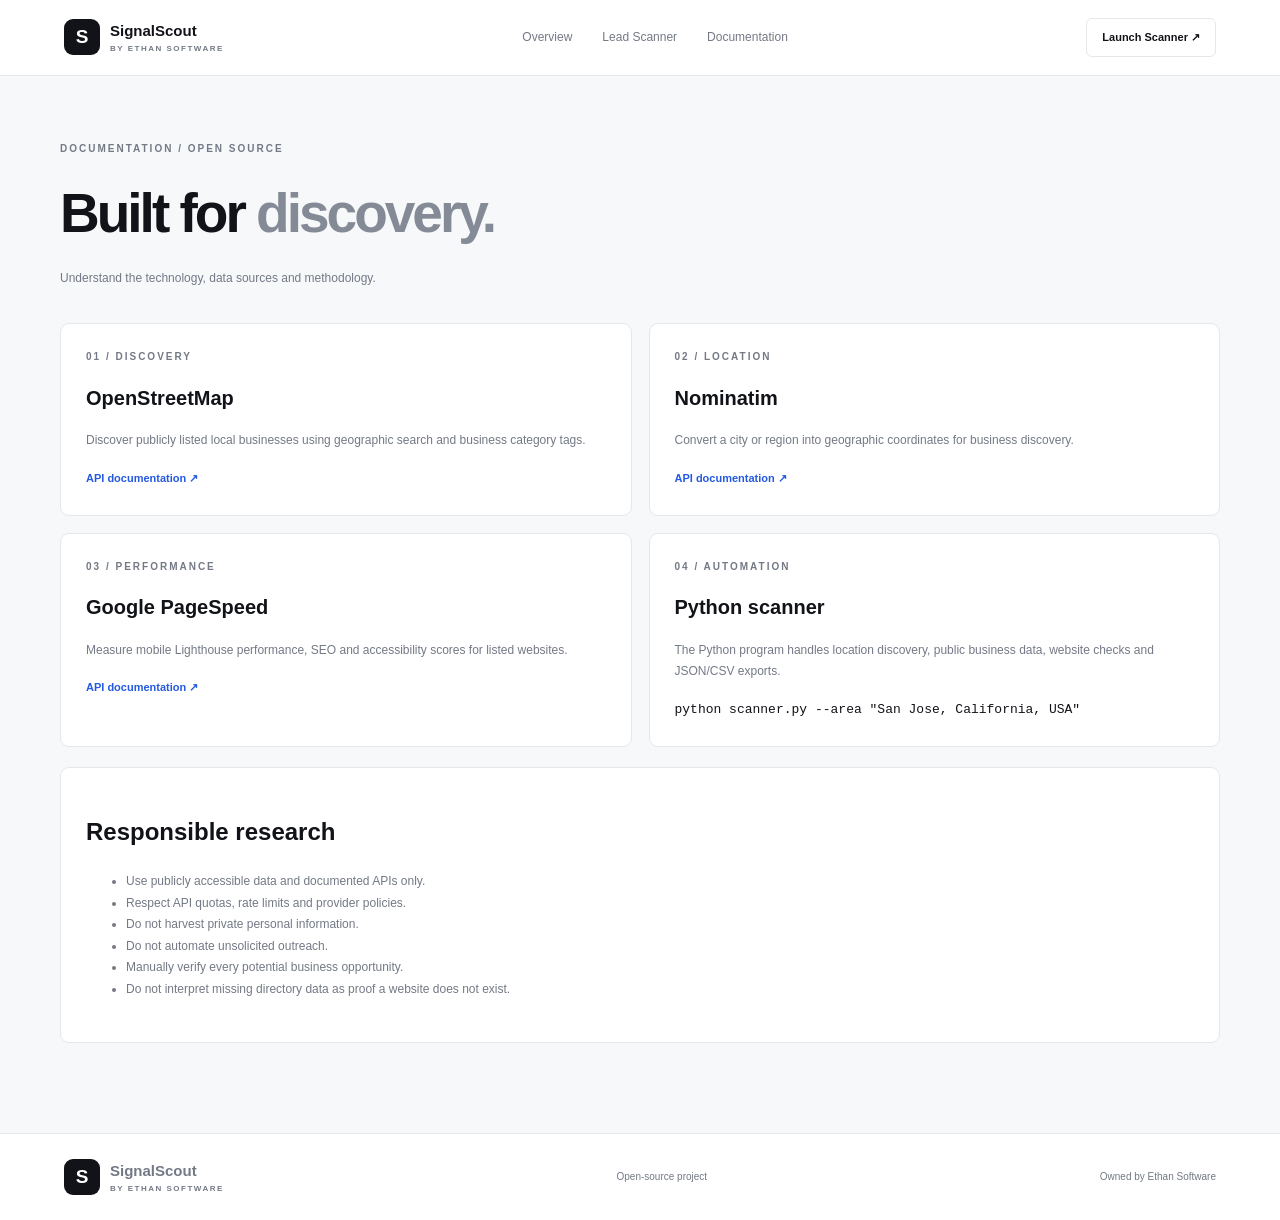
==== guide.html @ e547ba05 "Add files via upload" ====
<!DOCTYPE html>
<html lang="en">
<head>
<meta charset="UTF-8">
<meta name="viewport" content="width=device-width, initial-scale=1">
<meta name="description" content="Learn how SignalScout discovers businesses and evaluates public website performance data.">
<title>Documentation — SignalScout</title>
<link rel="stylesheet" href="style.css">
</head>
<body>

<header class="navbar">
    <a class="logo" href="index.html">
        <span class="logo-icon">S</span>
        <span>SignalScout<small>BY ETHAN SOFTWARE</small></span>
    </a>
    <nav>
        <a href="index.html">Overview</a>
        <a href="scanner.html">Lead Scanner</a>
        <a href="guide.html">Documentation</a>
    </nav>
    <a class="nav-button" href="scanner.html">Launch Scanner ↗</a>
</header>

<main class="workspace">
    <div class="section-label">DOCUMENTATION / OPEN SOURCE</div>
    <h1>Built for <span>discovery.</span></h1>
    <p class="muted">Understand the technology, data sources and methodology.</p>

    <div class="docs-grid">
        <article class="panel">
            <div class="section-label">01 / DISCOVERY</div>
            <h2>OpenStreetMap</h2>
            <p>Discover publicly listed local businesses using geographic search and business category tags.</p>
            <a href="https://wiki.openstreetmap.org/wiki/Overpass_API" target="_blank" rel="noopener noreferrer">API documentation ↗</a>
        </article>

        <article class="panel">
            <div class="section-label">02 / LOCATION</div>
            <h2>Nominatim</h2>
            <p>Convert a city or region into geographic coordinates for business discovery.</p>
            <a href="https://nominatim.org/release-docs/latest/api/Search/" target="_blank" rel="noopener noreferrer">API documentation ↗</a>
        </article>

        <article class="panel">
            <div class="section-label">03 / PERFORMANCE</div>
            <h2>Google PageSpeed</h2>
            <p>Measure mobile Lighthouse performance, SEO and accessibility scores for listed websites.</p>
            <a href="https://developers.google.com/speed/docs/insights/v5/get-started" target="_blank" rel="noopener noreferrer">API documentation ↗</a>
        </article>

        <article class="panel">
            <div class="section-label">04 / AUTOMATION</div>
            <h2>Python scanner</h2>
            <p>The Python program handles location discovery, public business data, website checks and JSON/CSV exports.</p>
            <code>python scanner.py --area "San Jose, California, USA"</code>
        </article>
    </div>

    <section class="panel responsible">
        <h2>Responsible research</h2>
        <ul>
            <li>Use publicly accessible data and documented APIs only.</li>
            <li>Respect API quotas, rate limits and provider policies.</li>
            <li>Do not harvest private personal information.</li>
            <li>Do not automate unsolicited outreach.</li>
            <li>Manually verify every potential business opportunity.</li>
            <li>Do not interpret missing directory data as proof a website does not exist.</li>
        </ul>
    </section>
</main>

<footer>
    <a class="logo" href="index.html">
        <span class="logo-icon">S</span>
        <span>SignalScout<small>BY ETHAN SOFTWARE</small></span>
    </a>
    <span>Open-source project</span>
    <span>Owned by Ethan Software</span>
</footer>
</body>
</html>
---- style.css ----
:root {
    --background: #f7f8fa;
    --white: #ffffff;
    --black: #111318;
    --gray: #737985;
    --border: #e5e7eb;
    --blue: #2459e0;
}

* {
    box-sizing: border-box;
}

html {
    scroll-behavior: smooth;
}

body {
    margin: 0;
    background: var(--background);
    color: var(--black);
    font-family: Inter, Arial, sans-serif;
    line-height: 1.6;
}

a {
    text-decoration: none;
    color: inherit;
}

.navbar {
    height: 76px;
    padding: 0 5%;
    background: white;
    border-bottom: 1px solid var(--border);
    display: flex;
    justify-content: space-between;
    align-items: center;
    position: sticky;
    top: 0;
    z-index: 10;
}

.logo {
    display: flex;
    align-items: center;
    gap: 10px;
    font-weight: 800;
    font-size: 15px;
}

.logo small {
    display: block;
    color: var(--gray);
    font-size: 8px;
    letter-spacing: 1.5px;
}

.logo-icon {
    background: var(--black);
    color: white;
    height: 36px;
    width: 36px;
    border-radius: 9px;
    display: grid;
    place-items: center;
    font-size: 19px;
}

nav {
    display: flex;
    gap: 30px;
    font-size: 12px;
    color: var(--gray);
}

nav a:hover {
    color: var(--blue);
}

.nav-button {
    border: 1px solid var(--border);
    padding: 10px 15px;
    border-radius: 6px;
    font-size: 11px;
    font-weight: bold;
}

.hero {
    max-width: 1150px;
    margin: auto;
    padding: 110px 20px 90px;
}

.eyebrow, .section-label {
    font-size: 10px;
    font-weight: 800;
    letter-spacing: 2px;
    color: var(--gray);
}

.hero h1 {
    font-size: clamp(48px, 7vw, 78px);
    letter-spacing: -4px;
    line-height: 1.05;
    margin: 25px 0;
}

.hero h1 span, h1 span {
    color: #858b96;
}

.hero > p {
    color: var(--gray);
    max-width: 550px;
    font-size: 15px;
}

.hero-buttons {
    display: flex;
    gap: 12px;
    margin-top: 30px;
    flex-wrap: wrap;
}

.button {
    display: inline-flex;
    align-items: center;
    justify-content: center;
    padding: 13px 19px;
    border-radius: 6px;
    font-size: 12px;
    font-weight: 700;
    cursor: pointer;
    border: 1px solid var(--border);
}

.black {
    background: var(--black);
    color: white;
    border-color: var(--black);
}

.black:hover {
    background: var(--blue);
    border-color: var(--blue);
}

.white {
    background: white;
    color: var(--black);
}

.hero-visual {
    margin-top: 65px;
    background: #eef0f5;
    padding: 45px;
    border-radius: 12px;
}

.dashboard-preview {
    max-width: 750px;
    margin: auto;
    padding: 25px;
    border: 1px solid var(--border);
    background: white;
    border-radius: 10px;
    box-shadow: 0 20px 60px #00000009;
}

.preview-header {
    display: flex;
    justify-content: space-between;
    font-size: 9px;
    font-weight: bold;
    letter-spacing: 1px;
}

.online {
    color: #16845b;
}

.preview-grid {
    display: grid;
    grid-template-columns: repeat(3, 1fr);
    gap: 15px;
    margin-top: 35px;
}

.preview-grid div {
    padding: 17px;
    background: #f6f7f9;
    border-radius: 6px;
}

.preview-grid small {
    display: block;
    color: var(--gray);
    font-size: 8px;
}

.preview-grid strong {
    font-size: 28px;
}

.preview-chart {
    display: flex;
    align-items: end;
    gap: 12px;
    height: 100px;
    margin-top: 30px;
}

.preview-chart div {
    flex: 1;
    background: #16181d;
    border-radius: 4px 4px 0 0;
}

.preview-footer {
    margin-top: 10px;
    font-size: 9px;
    color: var(--gray);
}

.section {
    background: white;
    padding: 90px 5%;
}

.section > h2, .cta h2 {
    font-size: 42px;
    letter-spacing: -2px;
    line-height: 1.15;
}

.cards {
    display: grid;
    grid-template-columns: repeat(3, 1fr);
    gap: 18px;
    max-width: 1150px;
    margin: 35px auto 0;
}

.card, .panel {
    background: white;
    border: 1px solid var(--border);
    border-radius: 9px;
    padding: 25px;
}

.card-icon {
    font-size: 25px;
}

.card h3 {
    margin-bottom: 5px;
}

.card p, .muted {
    color: var(--gray);
    font-size: 12px;
}

.cta {
    max-width: 1150px;
    margin: auto;
    padding: 85px 20px;
    display: flex;
    justify-content: space-between;
    align-items: center;
    gap: 25px;
}

footer {
    padding: 25px 5%;
    background: white;
    border-top: 1px solid var(--border);
    display: flex;
    align-items: center;
    justify-content: space-between;
    gap: 15px;
    color: var(--gray);
    font-size: 10px;
}

.workspace {
    max-width: 1200px;
    margin: auto;
    padding: 65px 20px 90px;
    min-height: 80vh;
}

.workspace h1 {
    font-size: 55px;
    letter-spacing: -3px;
    margin: 12px 0;
}

.scanner-layout {
    display: grid;
    grid-template-columns: 330px 1fr;
    gap: 20px;
    margin-top: 35px;
}

.panel h3 {
    margin-top: 0;
}

.panel label {
    display: block;
    font-size: 11px;
    font-weight: bold;
    margin: 17px 0 7px;
}

input, select {
    width: 100%;
    height: 42px;
    padding: 0 10px;
    border: 1px solid var(--border);
    border-radius: 5px;
    background: white;
    font-size: 12px;
}

.full {
    width: 100%;
    margin-top: 25px;
}

.small {
    font-size: 10px;
}

.notice {
    padding: 12px;
    background: #f4f6fa;
    font-size: 10px;
    color: var(--gray);
    margin-top: 18px;
    border-radius: 5px;
}

.results-header {
    display: flex;
    justify-content: space-between;
    align-items: center;
}

.metrics {
    display: grid;
    grid-template-columns: repeat(3, 1fr);
    padding: 20px 0;
    border-bottom: 1px solid var(--border);
}

.metrics strong, .metrics small {
    display: block;
}

.metrics strong {
    font-size: 27px;
}

.metrics small {
    font-size: 10px;
    color: var(--gray);
}

.table-container {
    overflow-x: auto;
    margin: 15px 0;
}

table {
    width: 100%;
    min-width: 450px;
    border-collapse: collapse;
    text-align: left;
}

td, th {
    border-bottom: 1px solid var(--border);
    padding: 14px 9px;
    font-size: 10px;
}

th {
    color: var(--gray);
    font-size: 8px;
}

.docs-grid {
    display: grid;
    grid-template-columns: repeat(2, 1fr);
    gap: 17px;
    margin-top: 35px;
}

.docs-grid h2 {
    font-size: 20px;
}

.docs-grid p, .responsible li {
    color: var(--gray);
    font-size: 12px;
    line-height: 1.8;
}

.docs-grid a {
    font-size: 11px;
    color: var(--blue);
    font-weight: bold;
}

.responsible {
    margin-top: 20px;
}

@media(max-width: 750px) {
    .navbar {
        height: auto;
        padding: 15px 5%;
        flex-wrap: wrap;
        gap: 15px;
    }

    nav {
        order: 3;
        width: 100%;
        justify-content: space-between;
        gap: 8px;
        font-size: 10px;
    }

    .hero h1 {
        font-size: 53px;
    }

    .cards, .docs-grid, .scanner-layout {
        grid-template-columns: 1fr;
    }

    .hero-visual {
        padding: 15px;
    }

    .cta {
        flex-direction: column;
        align-items: flex-start;
    }

    footer {
        flex-direction: column;
        align-items: flex-start;
    }
}
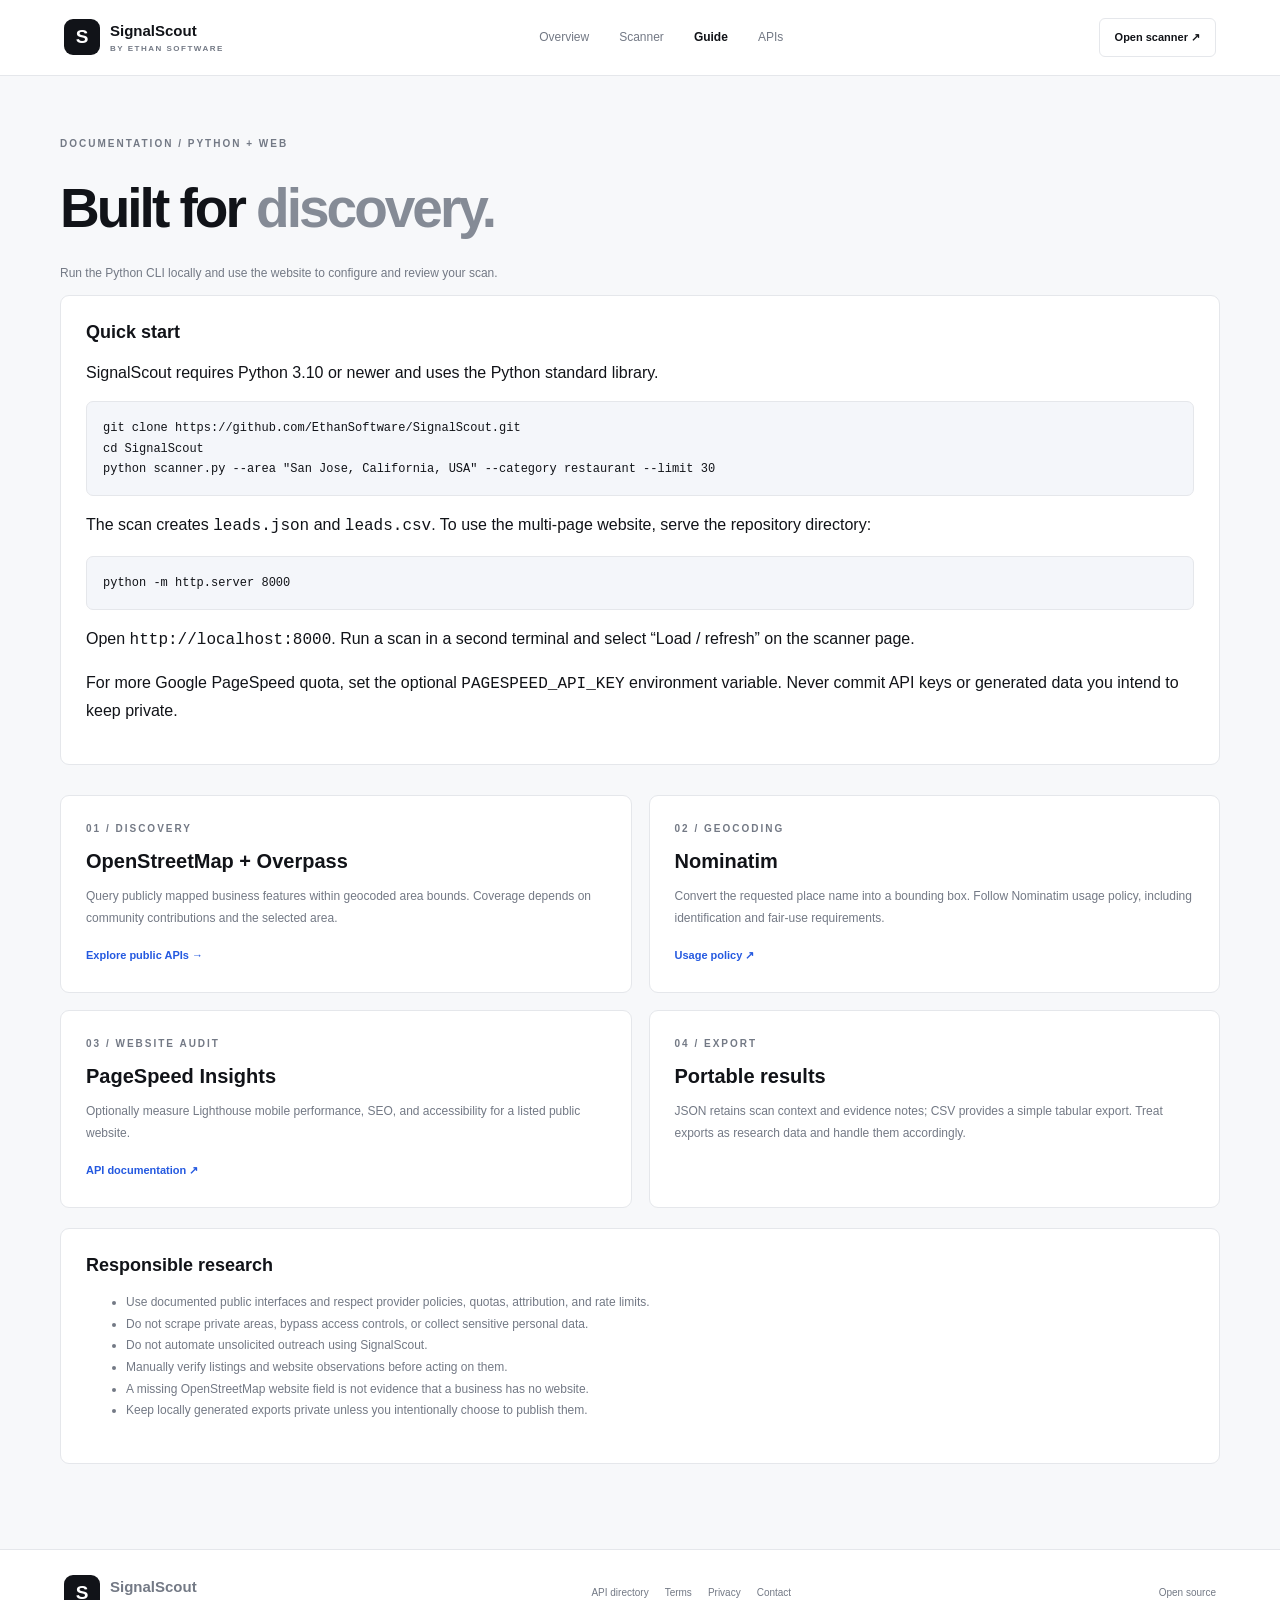
==== commit 6728fc11: "Expand SignalScout with Python/web docs, public API directory, SEO, legal pages, and crawler files" ====
--- a/guide.html
+++ b/guide.html
@@ -1,83 +1,10 @@
-
 <!DOCTYPE html>
-<html lang="en">
-<head>
-<meta charset="UTF-8">
-<meta name="viewport" content="width=device-width, initial-scale=1">
-<meta name="description" content="Learn how SignalScout discovers businesses and evaluates public website performance data.">
-<title>Documentation — SignalScout</title>
-<link rel="stylesheet" href="style.css">
-</head>
-<body>
-
-<header class="navbar">
-    <a class="logo" href="index.html">
-        <span class="logo-icon">S</span>
-        <span>SignalScout<small>BY ETHAN SOFTWARE</small></span>
-    </a>
-    <nav>
-        <a href="index.html">Overview</a>
-        <a href="scanner.html">Lead Scanner</a>
-        <a href="guide.html">Documentation</a>
-    </nav>
-    <a class="nav-button" href="scanner.html">Launch Scanner ↗</a>
-</header>
-
-<main class="workspace">
-    <div class="section-label">DOCUMENTATION / OPEN SOURCE</div>
-    <h1>Built for <span>discovery.</span></h1>
-    <p class="muted">Understand the technology, data sources and methodology.</p>
-
-    <div class="docs-grid">
-        <article class="panel">
-            <div class="section-label">01 / DISCOVERY</div>
-            <h2>OpenStreetMap</h2>
-            <p>Discover publicly listed local businesses using geographic search and business category tags.</p>
-            <a href="https://wiki.openstreetmap.org/wiki/Overpass_API" target="_blank" rel="noopener noreferrer">API documentation ↗</a>
-        </article>
-
-        <article class="panel">
-            <div class="section-label">02 / LOCATION</div>
-            <h2>Nominatim</h2>
-            <p>Convert a city or region into geographic coordinates for business discovery.</p>
-            <a href="https://nominatim.org/release-docs/latest/api/Search/" target="_blank" rel="noopener noreferrer">API documentation ↗</a>
-        </article>
-
-        <article class="panel">
-            <div class="section-label">03 / PERFORMANCE</div>
-            <h2>Google PageSpeed</h2>
-            <p>Measure mobile Lighthouse performance, SEO and accessibility scores for listed websites.</p>
-            <a href="https://developers.google.com/speed/docs/insights/v5/get-started" target="_blank" rel="noopener noreferrer">API documentation ↗</a>
-        </article>
-
-        <article class="panel">
-            <div class="section-label">04 / AUTOMATION</div>
-            <h2>Python scanner</h2>
-            <p>The Python program handles location discovery, public business data, website checks and JSON/CSV exports.</p>
-            <code>python scanner.py --area "San Jose, California, USA"</code>
-        </article>
-    </div>
-
-    <section class="panel responsible">
-        <h2>Responsible research</h2>
-        <ul>
-            <li>Use publicly accessible data and documented APIs only.</li>
-            <li>Respect API quotas, rate limits and provider policies.</li>
-            <li>Do not harvest private personal information.</li>
-            <li>Do not automate unsolicited outreach.</li>
-            <li>Manually verify every potential business opportunity.</li>
-            <li>Do not interpret missing directory data as proof a website does not exist.</li>
-        </ul>
-    </section>
-</main>
-
-<footer>
-    <a class="logo" href="index.html">
-        <span class="logo-icon">S</span>
-        <span>SignalScout<small>BY ETHAN SOFTWARE</small></span>
-    </a>
-    <span>Open-source project</span>
-    <span>Owned by Ethan Software</span>
-</footer>
-</body>
-</html>
+<html lang="en"><head><meta charset="UTF-8"><meta name="viewport" content="width=device-width, initial-scale=1"><meta name="description" content="Install and run the open-source SignalScout Python scanner, use the browser dashboard, understand its methodology, and work responsibly with public business data."><meta name="robots" content="index,follow"><link rel="canonical" href="https://signalscout.wasner.app/guide.html"><title>Python Setup & Documentation | SignalScout</title><link rel="stylesheet" href="style.css"></head>
+<body><header class="navbar"><a class="logo" href="index.html"><span class="logo-icon">S</span><span>SignalScout<small>BY ETHAN SOFTWARE</small></span></a><nav aria-label="Main navigation"><a href="index.html">Overview</a><a href="scanner.html">Scanner</a><a href="guide.html" aria-current="page">Guide</a><a href="api.html">APIs</a></nav><a class="nav-button" href="scanner.html">Open scanner ↗</a></header>
+<main class="workspace"><div class="section-label">DOCUMENTATION / PYTHON + WEB</div><h1>Built for <span>discovery.</span></h1><p class="muted">Run the Python CLI locally and use the website to configure and review your scan.</p>
+<section class="panel"><h2>Quick start</h2><p>SignalScout requires Python 3.10 or newer and uses the Python standard library.</p><pre><code>git clone https://github.com/EthanSoftware/SignalScout.git
+cd SignalScout
+python scanner.py --area "San Jose, California, USA" --category restaurant --limit 30</code></pre><p>The scan creates <code>leads.json</code> and <code>leads.csv</code>. To use the multi-page website, serve the repository directory:</p><pre><code>python -m http.server 8000</code></pre><p>Open <code>http://localhost:8000</code>. Run a scan in a second terminal and select “Load / refresh” on the scanner page.</p><p>For more Google PageSpeed quota, set the optional <code>PAGESPEED_API_KEY</code> environment variable. Never commit API keys or generated data you intend to keep private.</p></section>
+<div class="docs-grid"><article class="panel"><div class="section-label">01 / DISCOVERY</div><h2>OpenStreetMap + Overpass</h2><p>Query publicly mapped business features within geocoded area bounds. Coverage depends on community contributions and the selected area.</p><a href="api.html">Explore public APIs →</a></article><article class="panel"><div class="section-label">02 / GEOCODING</div><h2>Nominatim</h2><p>Convert the requested place name into a bounding box. Follow Nominatim usage policy, including identification and fair-use requirements.</p><a href="https://operations.osmfoundation.org/policies/nominatim/" rel="noopener noreferrer">Usage policy ↗</a></article><article class="panel"><div class="section-label">03 / WEBSITE AUDIT</div><h2>PageSpeed Insights</h2><p>Optionally measure Lighthouse mobile performance, SEO, and accessibility for a listed public website.</p><a href="https://developers.google.com/speed/docs/insights/v5/get-started" rel="noopener noreferrer">API documentation ↗</a></article><article class="panel"><div class="section-label">04 / EXPORT</div><h2>Portable results</h2><p>JSON retains scan context and evidence notes; CSV provides a simple tabular export. Treat exports as research data and handle them accordingly.</p></article></div>
+<section class="panel responsible"><h2>Responsible research</h2><ul><li>Use documented public interfaces and respect provider policies, quotas, attribution, and rate limits.</li><li>Do not scrape private areas, bypass access controls, or collect sensitive personal data.</li><li>Do not automate unsolicited outreach using SignalScout.</li><li>Manually verify listings and website observations before acting on them.</li><li>A missing OpenStreetMap website field is not evidence that a business has no website.</li><li>Keep locally generated exports private unless you intentionally choose to publish them.</li></ul></section></main>
+<footer><a class="logo" href="index.html"><span class="logo-icon">S</span><span>SignalScout<small>BY ETHAN SOFTWARE</small></span></a><div class="footer-links"><a href="api.html">API directory</a><a href="terms.html">Terms</a><a href="privacy.html">Privacy</a><a href="mailto:ethansoftware@outlook.com">Contact</a></div><span><a href="https://github.com/EthanSoftware/SignalScout">Open source</a></span></footer></body></html>
--- a/style.css
+++ b/style.css
@@ -1,460 +1,5 @@
-
-:root {
-    --background: #f7f8fa;
-    --white: #ffffff;
-    --black: #111318;
-    --gray: #737985;
-    --border: #e5e7eb;
-    --blue: #2459e0;
-}
-
-* {
-    box-sizing: border-box;
-}
-
-html {
-    scroll-behavior: smooth;
-}
-
-body {
-    margin: 0;
-    background: var(--background);
-    color: var(--black);
-    font-family: Inter, Arial, sans-serif;
-    line-height: 1.6;
-}
-
-a {
-    text-decoration: none;
-    color: inherit;
-}
-
-.navbar {
-    height: 76px;
-    padding: 0 5%;
-    background: white;
-    border-bottom: 1px solid var(--border);
-    display: flex;
-    justify-content: space-between;
-    align-items: center;
-    position: sticky;
-    top: 0;
-    z-index: 10;
-}
-
-.logo {
-    display: flex;
-    align-items: center;
-    gap: 10px;
-    font-weight: 800;
-    font-size: 15px;
-}
-
-.logo small {
-    display: block;
-    color: var(--gray);
-    font-size: 8px;
-    letter-spacing: 1.5px;
-}
-
-.logo-icon {
-    background: var(--black);
-    color: white;
-    height: 36px;
-    width: 36px;
-    border-radius: 9px;
-    display: grid;
-    place-items: center;
-    font-size: 19px;
-}
-
-nav {
-    display: flex;
-    gap: 30px;
-    font-size: 12px;
-    color: var(--gray);
-}
-
-nav a:hover {
-    color: var(--blue);
-}
-
-.nav-button {
-    border: 1px solid var(--border);
-    padding: 10px 15px;
-    border-radius: 6px;
-    font-size: 11px;
-    font-weight: bold;
-}
-
-.hero {
-    max-width: 1150px;
-    margin: auto;
-    padding: 110px 20px 90px;
-}
-
-.eyebrow, .section-label {
-    font-size: 10px;
-    font-weight: 800;
-    letter-spacing: 2px;
-    color: var(--gray);
-}
-
-.hero h1 {
-    font-size: clamp(48px, 7vw, 78px);
-    letter-spacing: -4px;
-    line-height: 1.05;
-    margin: 25px 0;
-}
-
-.hero h1 span, h1 span {
-    color: #858b96;
-}
-
-.hero > p {
-    color: var(--gray);
-    max-width: 550px;
-    font-size: 15px;
-}
-
-.hero-buttons {
-    display: flex;
-    gap: 12px;
-    margin-top: 30px;
-    flex-wrap: wrap;
-}
-
-.button {
-    display: inline-flex;
-    align-items: center;
-    justify-content: center;
-    padding: 13px 19px;
-    border-radius: 6px;
-    font-size: 12px;
-    font-weight: 700;
-    cursor: pointer;
-    border: 1px solid var(--border);
-}
-
-.black {
-    background: var(--black);
-    color: white;
-    border-color: var(--black);
-}
-
-.black:hover {
-    background: var(--blue);
-    border-color: var(--blue);
-}
-
-.white {
-    background: white;
-    color: var(--black);
-}
-
-.hero-visual {
-    margin-top: 65px;
-    background: #eef0f5;
-    padding: 45px;
-    border-radius: 12px;
-}
-
-.dashboard-preview {
-    max-width: 750px;
-    margin: auto;
-    padding: 25px;
-    border: 1px solid var(--border);
-    background: white;
-    border-radius: 10px;
-    box-shadow: 0 20px 60px #00000009;
-}
-
-.preview-header {
-    display: flex;
-    justify-content: space-between;
-    font-size: 9px;
-    font-weight: bold;
-    letter-spacing: 1px;
-}
-
-.online {
-    color: #16845b;
-}
-
-.preview-grid {
-    display: grid;
-    grid-template-columns: repeat(3, 1fr);
-    gap: 15px;
-    margin-top: 35px;
-}
-
-.preview-grid div {
-    padding: 17px;
-    background: #f6f7f9;
-    border-radius: 6px;
-}
-
-.preview-grid small {
-    display: block;
-    color: var(--gray);
-    font-size: 8px;
-}
-
-.preview-grid strong {
-    font-size: 28px;
-}
-
-.preview-chart {
-    display: flex;
-    align-items: end;
-    gap: 12px;
-    height: 100px;
-    margin-top: 30px;
-}
-
-.preview-chart div {
-    flex: 1;
-    background: #16181d;
-    border-radius: 4px 4px 0 0;
-}
-
-.preview-footer {
-    margin-top: 10px;
-    font-size: 9px;
-    color: var(--gray);
-}
-
-.section {
-    background: white;
-    padding: 90px 5%;
-}
-
-.section > h2, .cta h2 {
-    font-size: 42px;
-    letter-spacing: -2px;
-    line-height: 1.15;
-}
-
-.cards {
-    display: grid;
-    grid-template-columns: repeat(3, 1fr);
-    gap: 18px;
-    max-width: 1150px;
-    margin: 35px auto 0;
-}
-
-.card, .panel {
-    background: white;
-    border: 1px solid var(--border);
-    border-radius: 9px;
-    padding: 25px;
-}
-
-.card-icon {
-    font-size: 25px;
-}
-
-.card h3 {
-    margin-bottom: 5px;
-}
-
-.card p, .muted {
-    color: var(--gray);
-    font-size: 12px;
-}
-
-.cta {
-    max-width: 1150px;
-    margin: auto;
-    padding: 85px 20px;
-    display: flex;
-    justify-content: space-between;
-    align-items: center;
-    gap: 25px;
-}
-
-footer {
-    padding: 25px 5%;
-    background: white;
-    border-top: 1px solid var(--border);
-    display: flex;
-    align-items: center;
-    justify-content: space-between;
-    gap: 15px;
-    color: var(--gray);
-    font-size: 10px;
-}
-
-.workspace {
-    max-width: 1200px;
-    margin: auto;
-    padding: 65px 20px 90px;
-    min-height: 80vh;
-}
-
-.workspace h1 {
-    font-size: 55px;
-    letter-spacing: -3px;
-    margin: 12px 0;
-}
-
-.scanner-layout {
-    display: grid;
-    grid-template-columns: 330px 1fr;
-    gap: 20px;
-    margin-top: 35px;
-}
-
-.panel h3 {
-    margin-top: 0;
-}
-
-.panel label {
-    display: block;
-    font-size: 11px;
-    font-weight: bold;
-    margin: 17px 0 7px;
-}
-
-input, select {
-    width: 100%;
-    height: 42px;
-    padding: 0 10px;
-    border: 1px solid var(--border);
-    border-radius: 5px;
-    background: white;
-    font-size: 12px;
-}
-
-.full {
-    width: 100%;
-    margin-top: 25px;
-}
-
-.small {
-    font-size: 10px;
-}
-
-.notice {
-    padding: 12px;
-    background: #f4f6fa;
-    font-size: 10px;
-    color: var(--gray);
-    margin-top: 18px;
-    border-radius: 5px;
-}
-
-.results-header {
-    display: flex;
-    justify-content: space-between;
-    align-items: center;
-}
-
-.metrics {
-    display: grid;
-    grid-template-columns: repeat(3, 1fr);
-    padding: 20px 0;
-    border-bottom: 1px solid var(--border);
-}
-
-.metrics strong, .metrics small {
-    display: block;
-}
-
-.metrics strong {
-    font-size: 27px;
-}
-
-.metrics small {
-    font-size: 10px;
-    color: var(--gray);
-}
-
-.table-container {
-    overflow-x: auto;
-    margin: 15px 0;
-}
-
-table {
-    width: 100%;
-    min-width: 450px;
-    border-collapse: collapse;
-    text-align: left;
-}
-
-td, th {
-    border-bottom: 1px solid var(--border);
-    padding: 14px 9px;
-    font-size: 10px;
-}
-
-th {
-    color: var(--gray);
-    font-size: 8px;
-}
-
-.docs-grid {
-    display: grid;
-    grid-template-columns: repeat(2, 1fr);
-    gap: 17px;
-    margin-top: 35px;
-}
-
-.docs-grid h2 {
-    font-size: 20px;
-}
-
-.docs-grid p, .responsible li {
-    color: var(--gray);
-    font-size: 12px;
-    line-height: 1.8;
-}
-
-.docs-grid a {
-    font-size: 11px;
-    color: var(--blue);
-    font-weight: bold;
-}
-
-.responsible {
-    margin-top: 20px;
-}
-
-@media(max-width: 750px) {
-    .navbar {
-        height: auto;
-        padding: 15px 5%;
-        flex-wrap: wrap;
-        gap: 15px;
-    }
-
-    nav {
-        order: 3;
-        width: 100%;
-        justify-content: space-between;
-        gap: 8px;
-        font-size: 10px;
-    }
-
-    .hero h1 {
-        font-size: 53px;
-    }
-
-    .cards, .docs-grid, .scanner-layout {
-        grid-template-columns: 1fr;
-    }
-
-    .hero-visual {
-        padding: 15px;
-    }
-
-    .cta {
-        flex-direction: column;
-        align-items: flex-start;
-    }
-
-    footer {
-        flex-direction: column;
-        align-items: flex-start;
-    }
-}
+/* SignalScout — responsive styles */
+:root{--background:#f7f8fa;--white:#fff;--black:#111318;--gray:#737985;--border:#e5e7eb;--blue:#2459e0;--green:#16845b}
+*{box-sizing:border-box}html{scroll-behavior:smooth}body{margin:0;background:var(--background);color:var(--black);font-family:Inter,Arial,sans-serif;line-height:1.6}a{color:inherit;text-decoration:none}a:hover{color:var(--blue)}a:focus-visible,button:focus-visible,input:focus-visible,select:focus-visible{outline:3px solid #8eabff;outline-offset:2px}.navbar{min-height:76px;padding:12px 5%;background:#fff;border-bottom:1px solid var(--border);display:flex;justify-content:space-between;align-items:center;gap:20px;position:sticky;top:0;z-index:10}.logo{display:flex;align-items:center;gap:10px;font-weight:800;font-size:15px;white-space:nowrap}.logo small{display:block;color:var(--gray);font-size:8px;letter-spacing:1.5px}.logo-icon{background:var(--black);color:#fff;height:36px;width:36px;border-radius:9px;display:grid;place-items:center;font-size:19px}nav{display:flex;gap:clamp(12px,3vw,30px);font-size:12px;color:var(--gray)}nav a[aria-current=page]{color:var(--black);font-weight:700}.nav-button{border:1px solid var(--border);padding:10px 15px;border-radius:6px;font-size:11px;font-weight:bold;white-space:nowrap}.hero{max-width:1150px;margin:auto;padding:100px 20px 80px}.eyebrow,.section-label{font-size:10px;font-weight:800;letter-spacing:2px;color:var(--gray)}.hero h1{font-size:clamp(44px,7vw,78px);letter-spacing:-4px;line-height:1.05;margin:25px 0}.hero h1 span,h1 span{color:#858b96}.hero>p{color:var(--gray);max-width:650px;font-size:16px}.hero-buttons{display:flex;gap:12px;margin-top:30px;flex-wrap:wrap}.button{display:inline-flex;align-items:center;justify-content:center;padding:13px 19px;border-radius:6px;font-size:12px;font-weight:700;cursor:pointer;border:1px solid var(--border);font-family:inherit}.black{background:var(--black);color:#fff;border-color:var(--black)}.black:hover{background:var(--blue);color:#fff;border-color:var(--blue)}.white{background:#fff;color:var(--black)}.hero-visual{margin-top:60px;background:#eef0f5;padding:35px;border-radius:12px}.dashboard-preview{max-width:750px;margin:auto;padding:25px;border:1px solid var(--border);background:#fff;border-radius:10px;box-shadow:0 20px 60px #00000009}.preview-header{display:flex;justify-content:space-between;gap:10px;font-size:9px;font-weight:bold;letter-spacing:1px}.online{color:var(--green)}.preview-grid{display:grid;grid-template-columns:repeat(3,1fr);gap:15px;margin-top:28px}.preview-grid div{padding:17px;background:#f6f7f9;border-radius:6px}.preview-grid small{display:block;color:var(--gray);font-size:9px}.preview-grid strong{font-size:clamp(18px,3vw,28px)}.preview-footer{margin-top:18px;font-size:10px;color:var(--gray)}.section{background:#fff;padding:80px 5%}.section>h2,.cta h2{font-size:clamp(32px,5vw,42px);letter-spacing:-2px;line-height:1.15}.cards{display:grid;grid-template-columns:repeat(3,1fr);gap:18px;max-width:1150px;margin:35px auto 0}.card,.panel{background:#fff;border:1px solid var(--border);border-radius:9px;padding:25px}.card-icon{font-size:25px}.card h3{margin-bottom:5px}.card p,.muted{color:var(--gray);font-size:12px}.card>a,.docs-grid a,.api-grid a{font-size:11px;color:var(--blue);font-weight:bold}.cta{max-width:1150px;margin:auto;padding:75px 20px;display:flex;justify-content:space-between;align-items:center;gap:25px}footer{padding:25px 5%;background:#fff;border-top:1px solid var(--border);display:flex;align-items:center;justify-content:space-between;gap:15px;flex-wrap:wrap;color:var(--gray);font-size:10px}.footer-links{display:flex;gap:16px;flex-wrap:wrap}.workspace{max-width:1200px;margin:auto;padding:60px 20px 85px;min-height:80vh}.workspace h1{font-size:clamp(42px,6vw,55px);letter-spacing:-3px;margin:12px 0}.workspace h2{line-height:1.25}.scanner-layout{display:grid;grid-template-columns:minmax(260px,330px) 1fr;gap:20px;margin-top:32px}.panel h2{font-size:18px;margin-top:0}.panel label{display:block;font-size:11px;font-weight:bold;margin:17px 0 7px}input,select{width:100%;height:42px;padding:0 10px;border:1px solid var(--border);border-radius:5px;background:#fff;font-size:12px}.full{width:100%;margin-top:25px}.small{font-size:10px}.notice{padding:14px;background:#f4f6fa;font-size:11px;color:#535b69;margin-top:18px;border-radius:5px}.results-header{display:flex;justify-content:space-between;align-items:center;gap:12px}.metrics{display:grid;grid-template-columns:repeat(3,1fr);padding:20px 0;border-bottom:1px solid var(--border)}.metrics strong,.metrics small{display:block}.metrics strong{font-size:27px}.metrics small{font-size:10px;color:var(--gray)}.table-container{overflow-x:auto;margin:15px 0}table{width:100%;min-width:450px;border-collapse:collapse;text-align:left}td,th{border-bottom:1px solid var(--border);padding:14px 9px;font-size:10px}th{color:var(--gray);font-size:8px}.docs-grid,.api-grid{display:grid;grid-template-columns:repeat(2,minmax(0,1fr));gap:17px;margin-top:30px}.docs-grid h2,.api-grid h2{font-size:20px;margin:12px 0 5px}.docs-grid p,.api-grid p,.responsible li{color:var(--gray);font-size:12px;line-height:1.8}.responsible{margin-top:20px}.badge{display:inline-block;padding:4px 8px;border-radius:20px;background:#f1f3f6;color:#535b69;font-size:9px;font-weight:800;letter-spacing:.5px}.badge.active{background:#e8f6ef;color:#116c47}pre{overflow-x:auto;padding:16px;background:#f4f6fa;border:1px solid var(--border);border-radius:7px;font-size:12px;line-height:1.7}code{font-family:ui-monospace,SFMono-Regular,Consolas,monospace}.legal{max-width:900px}.legal h2{margin-top:32px;font-size:20px}.legal p{font-size:14px;color:#4b505b}.legal .muted{font-size:12px}
+@media(max-width:750px){.navbar{height:auto;padding:14px 5%;flex-wrap:wrap;gap:12px}.navbar nav{order:3;width:100%;justify-content:space-between;font-size:11px}.hero{padding-top:65px}.hero h1{letter-spacing:-2px}.cards,.docs-grid,.api-grid,.scanner-layout{grid-template-columns:1fr}.hero-visual{padding:15px}.cta{flex-direction:column;align-items:flex-start}footer{flex-direction:column;align-items:flex-start}.workspace{padding-top:40px}.preview-grid{gap:8px}.preview-grid div{padding:12px}}
+@media(prefers-reduced-motion:reduce){html{scroll-behavior:auto}*,*::before,*::after{animation-duration:.01ms!important;transition-duration:.01ms!important}}
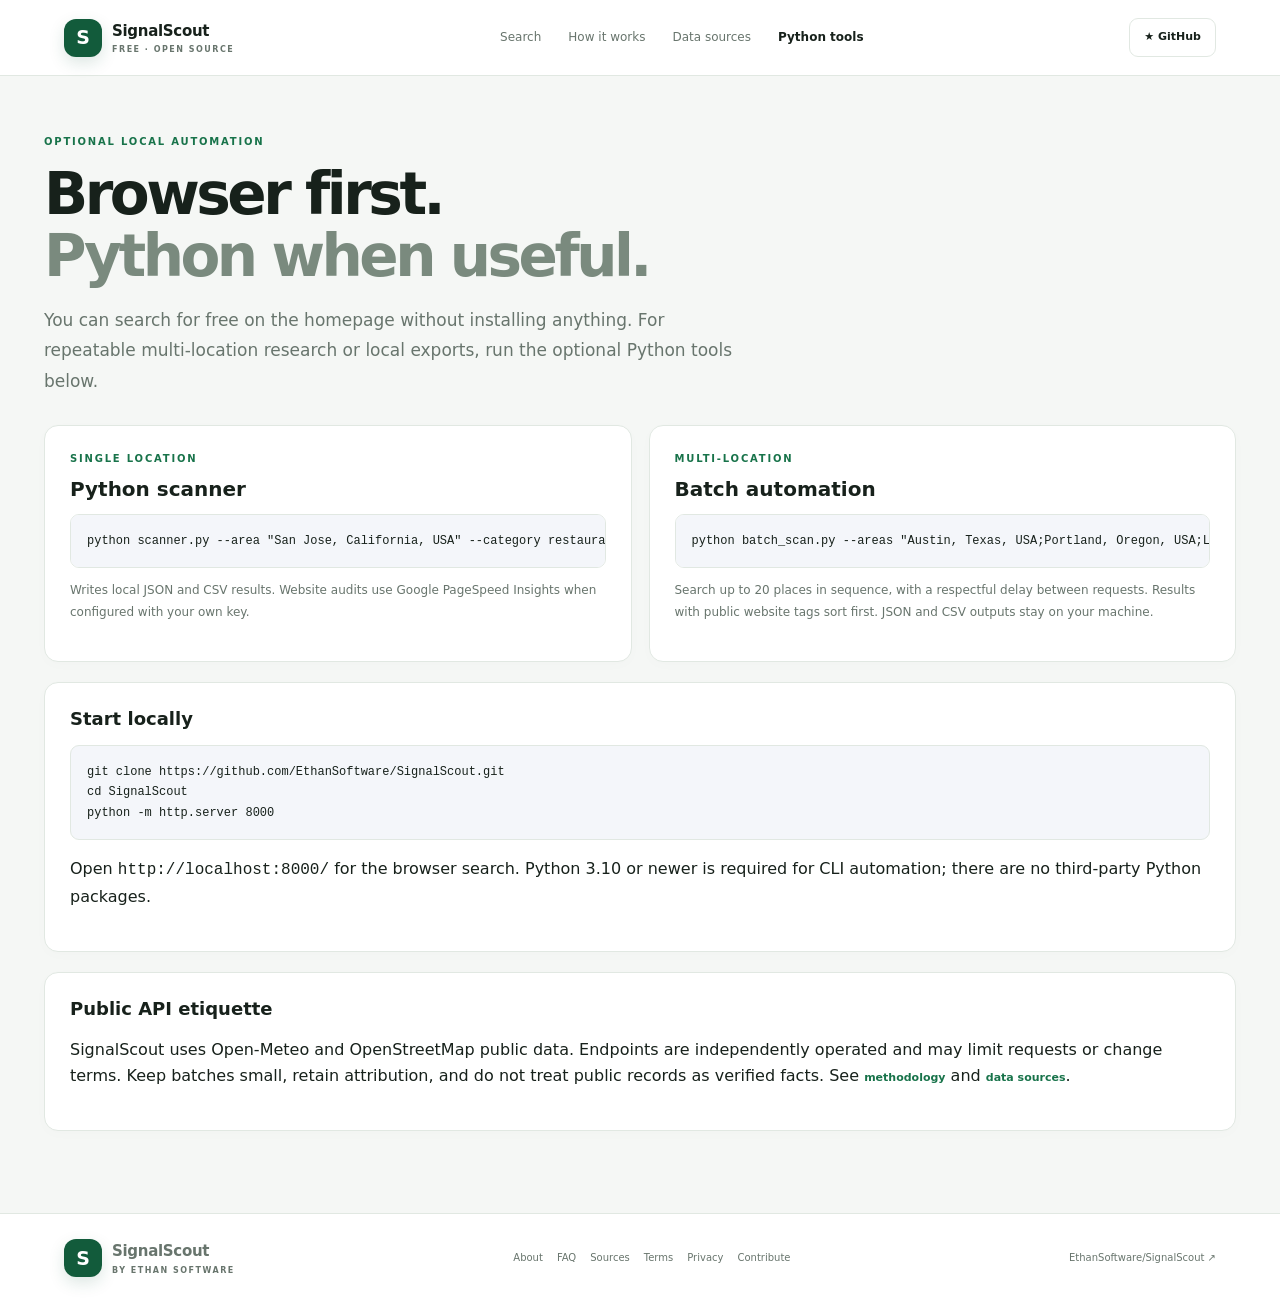
==== commit c5145ede: "Make homepage the free live business search and add optional multi-location Python automation" ====
--- a/guide.html
+++ b/guide.html
@@ -1,10 +1,3 @@
-<!DOCTYPE html>
-<html lang="en"><head><meta charset="UTF-8"><meta name="viewport" content="width=device-width, initial-scale=1"><meta name="description" content="Install and run the open-source SignalScout Python scanner, use the browser dashboard, understand its methodology, and work responsibly with public business data."><meta name="robots" content="index,follow"><link rel="canonical" href="https://signalscout.wasner.app/guide.html"><title>Python Setup & Documentation | SignalScout</title><link rel="stylesheet" href="style.css"></head>
-<body><header class="navbar"><a class="logo" href="index.html"><span class="logo-icon">S</span><span>SignalScout<small>BY ETHAN SOFTWARE</small></span></a><nav aria-label="Main navigation"><a href="index.html">Overview</a><a href="scanner.html">Scanner</a><a href="guide.html" aria-current="page">Guide</a><a href="api.html">APIs</a></nav><a class="nav-button" href="scanner.html">Open scanner ↗</a></header>
-<main class="workspace"><div class="section-label">DOCUMENTATION / PYTHON + WEB</div><h1>Built for <span>discovery.</span></h1><p class="muted">Run the Python CLI locally and use the website to configure and review your scan.</p>
-<section class="panel"><h2>Quick start</h2><p>SignalScout requires Python 3.10 or newer and uses the Python standard library.</p><pre><code>git clone https://github.com/EthanSoftware/SignalScout.git
+<!DOCTYPE html><html lang="en"><head><meta charset="UTF-8"><meta name="viewport" content="width=device-width, initial-scale=1"><meta name="description" content="Run SignalScout locally with Python, automate a respectful batch of public local business searches, or simply use the free browser search on the homepage."><meta name="robots" content="index,follow"><link rel="canonical" href="https://signalscout.wasner.app/guide.html"><title>Python CLI & Batch Automation Guide | SignalScout</title><link rel="stylesheet" href="style.css"></head><body><header class="navbar"><a class="logo" href="index.html"><span class="logo-icon">S</span><span>SignalScout<small>FREE · OPEN SOURCE</small></span></a><nav aria-label="Main navigation"><a href="index.html">Search</a><a href="methodology.html">How it works</a><a href="api.html">Data sources</a><a href="guide.html" aria-current="page">Python tools</a></nav><a class="nav-button" href="https://github.com/EthanSoftware/SignalScout">★ GitHub</a></header><main class="workspace"><div class="section-label">OPTIONAL LOCAL AUTOMATION</div><h1>Browser first.<br><span>Python when useful.</span></h1><p class="lead">You can search for free on the homepage without installing anything. For repeatable multi-location research or local exports, run the optional Python tools below.</p><div class="docs-grid"><article class="panel"><div class="section-label">SINGLE LOCATION</div><h2>Python scanner</h2><pre><code>python scanner.py --area "San Jose, California, USA" --category restaurant --limit 30</code></pre><p>Writes local JSON and CSV results. Website audits use Google PageSpeed Insights when configured with your own key.</p></article><article class="panel"><div class="section-label">MULTI-LOCATION</div><h2>Batch automation</h2><pre><code>python batch_scan.py --areas "Austin, Texas, USA;Portland, Oregon, USA;London, United Kingdom" --category restaurant --limit 30</code></pre><p>Search up to 20 places in sequence, with a respectful delay between requests. Results with public website tags sort first. JSON and CSV outputs stay on your machine.</p></article></div><section class="panel responsible"><h2>Start locally</h2><pre><code>git clone https://github.com/EthanSoftware/SignalScout.git
 cd SignalScout
-python scanner.py --area "San Jose, California, USA" --category restaurant --limit 30</code></pre><p>The scan creates <code>leads.json</code> and <code>leads.csv</code>. To use the multi-page website, serve the repository directory:</p><pre><code>python -m http.server 8000</code></pre><p>Open <code>http://localhost:8000</code>. Run a scan in a second terminal and select “Load / refresh” on the scanner page.</p><p>For more Google PageSpeed quota, set the optional <code>PAGESPEED_API_KEY</code> environment variable. Never commit API keys or generated data you intend to keep private.</p></section>
-<div class="docs-grid"><article class="panel"><div class="section-label">01 / DISCOVERY</div><h2>OpenStreetMap + Overpass</h2><p>Query publicly mapped business features within geocoded area bounds. Coverage depends on community contributions and the selected area.</p><a href="api.html">Explore public APIs →</a></article><article class="panel"><div class="section-label">02 / GEOCODING</div><h2>Nominatim</h2><p>Convert the requested place name into a bounding box. Follow Nominatim usage policy, including identification and fair-use requirements.</p><a href="https://operations.osmfoundation.org/policies/nominatim/" rel="noopener noreferrer">Usage policy ↗</a></article><article class="panel"><div class="section-label">03 / WEBSITE AUDIT</div><h2>PageSpeed Insights</h2><p>Optionally measure Lighthouse mobile performance, SEO, and accessibility for a listed public website.</p><a href="https://developers.google.com/speed/docs/insights/v5/get-started" rel="noopener noreferrer">API documentation ↗</a></article><article class="panel"><div class="section-label">04 / EXPORT</div><h2>Portable results</h2><p>JSON retains scan context and evidence notes; CSV provides a simple tabular export. Treat exports as research data and handle them accordingly.</p></article></div>
-<section class="panel responsible"><h2>Responsible research</h2><ul><li>Use documented public interfaces and respect provider policies, quotas, attribution, and rate limits.</li><li>Do not scrape private areas, bypass access controls, or collect sensitive personal data.</li><li>Do not automate unsolicited outreach using SignalScout.</li><li>Manually verify listings and website observations before acting on them.</li><li>A missing OpenStreetMap website field is not evidence that a business has no website.</li><li>Keep locally generated exports private unless you intentionally choose to publish them.</li></ul></section></main>
-<footer><a class="logo" href="index.html"><span class="logo-icon">S</span><span>SignalScout<small>BY ETHAN SOFTWARE</small></span></a><div class="footer-links"><a href="api.html">API directory</a><a href="terms.html">Terms</a><a href="privacy.html">Privacy</a><a href="mailto:ethansoftware@outlook.com">Contact</a></div><span><a href="https://github.com/EthanSoftware/SignalScout">Open source</a></span></footer></body></html>+python -m http.server 8000</code></pre><p>Open <code>http://localhost:8000/</code> for the browser search. Python 3.10 or newer is required for CLI automation; there are no third-party Python packages.</p></section><section class="panel responsible"><h2>Public API etiquette</h2><p>SignalScout uses Open-Meteo and OpenStreetMap public data. Endpoints are independently operated and may limit requests or change terms. Keep batches small, retain attribution, and do not treat public records as verified facts. See <a href="methodology.html">methodology</a> and <a href="api.html">data sources</a>.</p></section></main><footer><a class="logo" href="index.html"><span class="logo-icon">S</span><span>SignalScout<small>BY ETHAN SOFTWARE</small></span></a><div class="footer-links"><a href="about.html">About</a><a href="faq.html">FAQ</a><a href="api.html">Sources</a><a href="terms.html">Terms</a><a href="privacy.html">Privacy</a><a href="contribute.html">Contribute</a></div><span><a href="https://github.com/EthanSoftware/SignalScout">EthanSoftware/SignalScout ↗</a></span></footer></body></html>
--- a/style.css
+++ b/style.css
@@ -1,5 +1,3 @@
-/* SignalScout — responsive styles */
-:root{--background:#f7f8fa;--white:#fff;--black:#111318;--gray:#737985;--border:#e5e7eb;--blue:#2459e0;--green:#16845b}
-*{box-sizing:border-box}html{scroll-behavior:smooth}body{margin:0;background:var(--background);color:var(--black);font-family:Inter,Arial,sans-serif;line-height:1.6}a{color:inherit;text-decoration:none}a:hover{color:var(--blue)}a:focus-visible,button:focus-visible,input:focus-visible,select:focus-visible{outline:3px solid #8eabff;outline-offset:2px}.navbar{min-height:76px;padding:12px 5%;background:#fff;border-bottom:1px solid var(--border);display:flex;justify-content:space-between;align-items:center;gap:20px;position:sticky;top:0;z-index:10}.logo{display:flex;align-items:center;gap:10px;font-weight:800;font-size:15px;white-space:nowrap}.logo small{display:block;color:var(--gray);font-size:8px;letter-spacing:1.5px}.logo-icon{background:var(--black);color:#fff;height:36px;width:36px;border-radius:9px;display:grid;place-items:center;font-size:19px}nav{display:flex;gap:clamp(12px,3vw,30px);font-size:12px;color:var(--gray)}nav a[aria-current=page]{color:var(--black);font-weight:700}.nav-button{border:1px solid var(--border);padding:10px 15px;border-radius:6px;font-size:11px;font-weight:bold;white-space:nowrap}.hero{max-width:1150px;margin:auto;padding:100px 20px 80px}.eyebrow,.section-label{font-size:10px;font-weight:800;letter-spacing:2px;color:var(--gray)}.hero h1{font-size:clamp(44px,7vw,78px);letter-spacing:-4px;line-height:1.05;margin:25px 0}.hero h1 span,h1 span{color:#858b96}.hero>p{color:var(--gray);max-width:650px;font-size:16px}.hero-buttons{display:flex;gap:12px;margin-top:30px;flex-wrap:wrap}.button{display:inline-flex;align-items:center;justify-content:center;padding:13px 19px;border-radius:6px;font-size:12px;font-weight:700;cursor:pointer;border:1px solid var(--border);font-family:inherit}.black{background:var(--black);color:#fff;border-color:var(--black)}.black:hover{background:var(--blue);color:#fff;border-color:var(--blue)}.white{background:#fff;color:var(--black)}.hero-visual{margin-top:60px;background:#eef0f5;padding:35px;border-radius:12px}.dashboard-preview{max-width:750px;margin:auto;padding:25px;border:1px solid var(--border);background:#fff;border-radius:10px;box-shadow:0 20px 60px #00000009}.preview-header{display:flex;justify-content:space-between;gap:10px;font-size:9px;font-weight:bold;letter-spacing:1px}.online{color:var(--green)}.preview-grid{display:grid;grid-template-columns:repeat(3,1fr);gap:15px;margin-top:28px}.preview-grid div{padding:17px;background:#f6f7f9;border-radius:6px}.preview-grid small{display:block;color:var(--gray);font-size:9px}.preview-grid strong{font-size:clamp(18px,3vw,28px)}.preview-footer{margin-top:18px;font-size:10px;color:var(--gray)}.section{background:#fff;padding:80px 5%}.section>h2,.cta h2{font-size:clamp(32px,5vw,42px);letter-spacing:-2px;line-height:1.15}.cards{display:grid;grid-template-columns:repeat(3,1fr);gap:18px;max-width:1150px;margin:35px auto 0}.card,.panel{background:#fff;border:1px solid var(--border);border-radius:9px;padding:25px}.card-icon{font-size:25px}.card h3{margin-bottom:5px}.card p,.muted{color:var(--gray);font-size:12px}.card>a,.docs-grid a,.api-grid a{font-size:11px;color:var(--blue);font-weight:bold}.cta{max-width:1150px;margin:auto;padding:75px 20px;display:flex;justify-content:space-between;align-items:center;gap:25px}footer{padding:25px 5%;background:#fff;border-top:1px solid var(--border);display:flex;align-items:center;justify-content:space-between;gap:15px;flex-wrap:wrap;color:var(--gray);font-size:10px}.footer-links{display:flex;gap:16px;flex-wrap:wrap}.workspace{max-width:1200px;margin:auto;padding:60px 20px 85px;min-height:80vh}.workspace h1{font-size:clamp(42px,6vw,55px);letter-spacing:-3px;margin:12px 0}.workspace h2{line-height:1.25}.scanner-layout{display:grid;grid-template-columns:minmax(260px,330px) 1fr;gap:20px;margin-top:32px}.panel h2{font-size:18px;margin-top:0}.panel label{display:block;font-size:11px;font-weight:bold;margin:17px 0 7px}input,select{width:100%;height:42px;padding:0 10px;border:1px solid var(--border);border-radius:5px;background:#fff;font-size:12px}.full{width:100%;margin-top:25px}.small{font-size:10px}.notice{padding:14px;background:#f4f6fa;font-size:11px;color:#535b69;margin-top:18px;border-radius:5px}.results-header{display:flex;justify-content:space-between;align-items:center;gap:12px}.metrics{display:grid;grid-template-columns:repeat(3,1fr);padding:20px 0;border-bottom:1px solid var(--border)}.metrics strong,.metrics small{display:block}.metrics strong{font-size:27px}.metrics small{font-size:10px;color:var(--gray)}.table-container{overflow-x:auto;margin:15px 0}table{width:100%;min-width:450px;border-collapse:collapse;text-align:left}td,th{border-bottom:1px solid var(--border);padding:14px 9px;font-size:10px}th{color:var(--gray);font-size:8px}.docs-grid,.api-grid{display:grid;grid-template-columns:repeat(2,minmax(0,1fr));gap:17px;margin-top:30px}.docs-grid h2,.api-grid h2{font-size:20px;margin:12px 0 5px}.docs-grid p,.api-grid p,.responsible li{color:var(--gray);font-size:12px;line-height:1.8}.responsible{margin-top:20px}.badge{display:inline-block;padding:4px 8px;border-radius:20px;background:#f1f3f6;color:#535b69;font-size:9px;font-weight:800;letter-spacing:.5px}.badge.active{background:#e8f6ef;color:#116c47}pre{overflow-x:auto;padding:16px;background:#f4f6fa;border:1px solid var(--border);border-radius:7px;font-size:12px;line-height:1.7}code{font-family:ui-monospace,SFMono-Regular,Consolas,monospace}.legal{max-width:900px}.legal h2{margin-top:32px;font-size:20px}.legal p{font-size:14px;color:#4b505b}.legal .muted{font-size:12px}
-@media(max-width:750px){.navbar{height:auto;padding:14px 5%;flex-wrap:wrap;gap:12px}.navbar nav{order:3;width:100%;justify-content:space-between;font-size:11px}.hero{padding-top:65px}.hero h1{letter-spacing:-2px}.cards,.docs-grid,.api-grid,.scanner-layout{grid-template-columns:1fr}.hero-visual{padding:15px}.cta{flex-direction:column;align-items:flex-start}footer{flex-direction:column;align-items:flex-start}.workspace{padding-top:40px}.preview-grid{gap:8px}.preview-grid div{padding:12px}}
-@media(prefers-reduced-motion:reduce){html{scroll-behavior:auto}*,*::before,*::after{animation-duration:.01ms!important;transition-duration:.01ms!important}}
+/* SignalScout — premium, accessible responsive interface */
+:root{--background:#f5f7f5;--white:#fff;--ink:#17211b;--gray:#68756d;--border:#e1e8e2;--green:#18734a;--green-dark:#125b3b;--mint:#e7f2eb;--blue:#2459e0;--shadow:0 24px 70px #16332112}*{box-sizing:border-box}html{scroll-behavior:smooth}body{margin:0;background:var(--background);color:var(--ink);font-family:Inter,ui-sans-serif,system-ui,-apple-system,BlinkMacSystemFont,"Segoe UI",sans-serif;line-height:1.65}a{color:inherit;text-decoration:none}a:hover{color:var(--green)}a:focus-visible,button:focus-visible,input:focus-visible,select:focus-visible,summary:focus-visible{outline:3px solid #8eabff;outline-offset:3px}.navbar{min-height:76px;padding:12px max(5%,calc((100% - 1200px)/2));background:#fffffff2;backdrop-filter:blur(16px);border-bottom:1px solid var(--border);display:flex;justify-content:space-between;align-items:center;gap:20px;position:sticky;top:0;z-index:10}.logo{display:flex;align-items:center;gap:10px;font-weight:800;font-size:15px;white-space:nowrap;letter-spacing:-.3px}.logo small{display:block;color:var(--gray);font-size:8px;letter-spacing:1.5px}.logo-icon{background:var(--green-dark);color:#fff;height:38px;width:38px;border-radius:12px;display:grid;place-items:center;font-size:19px;box-shadow:0 6px 16px #125b3b25}nav{display:flex;gap:clamp(12px,2.4vw,27px);font-size:12px;color:var(--gray)}nav a[aria-current=page]{color:var(--ink);font-weight:750}.nav-button{border:1px solid var(--border);padding:9px 14px;border-radius:9px;font-size:11px;font-weight:750;white-space:nowrap;background:#fff}.hero{max-width:1200px;margin:auto;padding:100px 24px 60px}.hero-compact{padding-bottom:45px}.eyebrow,.section-label{font-size:10px;font-weight:800;letter-spacing:1.8px;color:var(--green);text-transform:uppercase}.hero h1{font-size:clamp(46px,7vw,80px);letter-spacing:-.065em;line-height:1.03;margin:25px 0}.hero h1 span,h1 span{color:#7a8a7e}.hero>p,.lead{color:var(--gray);max-width:710px;font-size:17px}.lead{line-height:1.8}.hero-buttons{display:flex;gap:12px;margin-top:27px;flex-wrap:wrap;align-items:center}.button{display:inline-flex;align-items:center;justify-content:center;gap:8px;padding:12px 17px;border-radius:9px;font-size:12px;font-weight:750;cursor:pointer;border:1px solid var(--border);font-family:inherit;transition:transform .18s ease,box-shadow .18s ease,background .18s ease}.button:hover{transform:translateY(-1px);box-shadow:0 8px 20px #13291a12}.button:disabled{opacity:.5;cursor:not-allowed;transform:none}.black{background:var(--green-dark);color:#fff;border-color:var(--green-dark)}.black:hover{background:#0d4f32;color:#fff}.white{background:#fff;color:var(--ink)}.section{background:#fff;padding:82px max(5%,calc((100% - 1200px)/2))}.section>h2,.cta h2,.search-heading h2{font-size:clamp(30px,4vw,42px);letter-spacing:-.055em;line-height:1.12;margin:8px 0}.cards{display:grid;grid-template-columns:repeat(3,1fr);gap:18px;max-width:1200px;margin:32px auto 0}.card,.panel{background:#fff;border:1px solid var(--border);border-radius:14px;padding:25px;box-shadow:0 3px 14px #182b1a04}.card{transition:transform .2s ease,box-shadow .2s ease}.card:hover{transform:translateY(-3px);box-shadow:var(--shadow)}.card-icon{font-size:25px;color:var(--green)}.card h3{margin:10px 0 5px}.card p,.muted{color:var(--gray);font-size:12px}.card>a,.docs-grid a,.api-grid a,.panel a:not(.button){font-size:11px;color:var(--green);font-weight:750}.cta{max-width:1200px;margin:auto;padding:75px 24px;display:flex;justify-content:space-between;align-items:center;gap:25px}.cta h2{margin-bottom:8px}.cta .hero-buttons{flex-shrink:0}footer{padding:25px max(5%,calc((100% - 1200px)/2));background:#fff;border-top:1px solid var(--border);display:flex;align-items:center;justify-content:space-between;gap:15px;flex-wrap:wrap;color:var(--gray);font-size:10px}.footer-links{display:flex;gap:14px;flex-wrap:wrap}.workspace{max-width:1240px;margin:auto;padding:58px 24px 82px;min-height:78vh}.workspace h1{font-size:clamp(42px,6vw,58px);letter-spacing:-.06em;line-height:1.08;margin:12px 0}.workspace h2{line-height:1.25}.search-section{max-width:1240px;margin:0 auto 65px;padding:32px 24px 25px;scroll-margin-top:90px}.search-heading{display:flex;justify-content:space-between;align-items:center;gap:18px;margin-bottom:20px}.free-pill{padding:7px 12px;border:1px solid #cfe2d4;background:#edf6ef;color:var(--green-dark);border-radius:30px;font-size:10px;font-weight:800;white-space:nowrap}.search-layout{display:grid;grid-template-columns:minmax(270px,350px) minmax(0,1fr);gap:20px;align-items:start}.search-controls{padding:22px}.result-panel{min-width:0}.panel h2{font-size:18px;margin-top:0}.panel label{display:block;font-size:11px;font-weight:750;margin:16px 0 7px}.input-action{display:flex;gap:8px}.input-action input{min-width:0}.input-action button{flex-shrink:0;padding:8px 12px}.filter-grid{display:grid;grid-template-columns:1fr 1fr;gap:10px}input,select{width:100%;height:43px;padding:0 11px;border:1px solid var(--border);border-radius:8px;background:#fff;font-size:12px;color:var(--ink)}.full{width:100%;margin-top:22px}.small{font-size:10px}.notice{padding:14px;background:#f3f7f3;border:1px solid #e8eee8;font-size:11px;color:#58665c;margin-top:17px;border-radius:9px}.sample-links{display:flex;flex-wrap:wrap;gap:6px;margin-top:9px}.sample-links button{border:1px solid var(--border);background:#fff;border-radius:30px;padding:5px 9px;color:var(--gray);font:inherit;font-size:10px;cursor:pointer}.sample-links button:hover{border-color:var(--green);color:var(--green)}.results-header{display:flex;justify-content:space-between;align-items:center;gap:12px}.results-header h2{margin:4px 0}.metrics{display:grid;grid-template-columns:repeat(3,1fr);padding:18px 0;border-bottom:1px solid var(--border);gap:6px}.metrics strong,.metrics small{display:block}.metrics strong{font-size:24px;letter-spacing:-1px}.metrics small{font-size:10px;color:var(--gray)}.table-container{overflow:auto;margin:15px 0;max-height:620px}table{width:100%;min-width:560px;border-collapse:collapse;text-align:left}td,th{border-bottom:1px solid var(--border);padding:13px 9px;font-size:10px;vertical-align:top}th{position:sticky;top:0;background:#fff;color:var(--gray);font-size:8px;letter-spacing:.6px;z-index:1}.business-details{max-width:340px;margin-top:4px;color:var(--gray);font-size:10px;line-height:1.6}.export-actions{display:flex;gap:8px;flex-wrap:wrap}.attribution{font-size:10px;color:var(--gray);margin-top:16px}.docs-grid,.api-grid{display:grid;grid-template-columns:repeat(2,minmax(0,1fr));gap:17px;margin-top:28px}.docs-grid h2,.api-grid h2{font-size:20px;margin:10px 0 5px}.docs-grid p,.api-grid p,.responsible li{color:var(--gray);font-size:12px;line-height:1.8}.responsible{margin-top:20px}.badge{display:inline-block;padding:4px 8px;border-radius:20px;background:#f1f3f6;color:#535b69;font-size:9px;font-weight:800;letter-spacing:.5px}.badge.active{background:#e8f6ef;color:#116c47}pre{overflow-x:auto;padding:16px;background:#f4f6fa;border:1px solid var(--border);border-radius:9px;font-size:12px;line-height:1.7}code{font-family:ui-monospace,SFMono-Regular,Consolas,monospace}.legal{max-width:900px}.legal h2{margin-top:32px;font-size:20px}.legal p{font-size:14px;color:#4b505b}.legal .muted{font-size:12px}.steps{counter-reset:step;list-style:none;padding:0;max-width:850px}.steps li{counter-increment:step;position:relative;padding:16px 18px 16px 58px;border-bottom:1px solid var(--border);color:var(--gray)}.steps li:before{content:counter(step,decimal-leading-zero);position:absolute;left:8px;top:15px;color:var(--green);font-weight:800;font-size:12px}.steps strong{color:var(--ink)}.faq-list{max-width:900px;margin-top:28px}.faq-list details{background:#fff;border:1px solid var(--border);border-radius:12px;padding:17px 20px;margin-bottom:10px}.faq-list summary{font-weight:750;cursor:pointer}.faq-list p{font-size:13px;color:var(--gray);margin-bottom:0}.progress-wrap{padding:15px 0 5px}.progress-bar{height:5px;border-radius:20px;background:#e8eee9;overflow:hidden}.progress-bar span{display:block;height:100%;background:var(--green);width:45%;animation:indeterminate 1.4s infinite ease-in-out}@keyframes indeterminate{0%{transform:translateX(-100%)}100%{transform:translateX(220%)}}[hidden]{display:none!important}
+@media(max-width:850px){.navbar{flex-wrap:wrap;gap:12px}.navbar nav{order:3;width:100%;justify-content:space-between;font-size:11px}.cards{grid-template-columns:1fr 1fr}.search-layout{grid-template-columns:1fr}.result-panel{min-width:0}}@media(max-width:600px){.hero{padding:65px 20px 35px}.hero h1{letter-spacing:-.045em}.cards,.docs-grid,.api-grid{grid-template-columns:1fr}.cta{flex-direction:column;align-items:flex-start}.workspace{padding:40px 16px 60px}.search-section{padding:24px 16px;margin-bottom:40px}.search-heading{align-items:flex-start;flex-direction:column}.navbar{padding:12px 16px}.navbar nav{gap:7px;font-size:10px}.nav-button{padding:8px 10px}.metrics strong{font-size:20px}.results-header{align-items:flex-start;flex-direction:column}footer{padding:22px 18px;align-items:flex-start;flex-direction:column}.footer-links{gap:10px}.input-action .button{font-size:10px}.filter-grid{grid-template-columns:1fr}.search-controls{padding:18px}.section{padding:60px 20px}}@media(prefers-reduced-motion:reduce){html{scroll-behavior:auto}*,*::before,*::after{animation-duration:.01ms!important;transition-duration:.01ms!important}}
